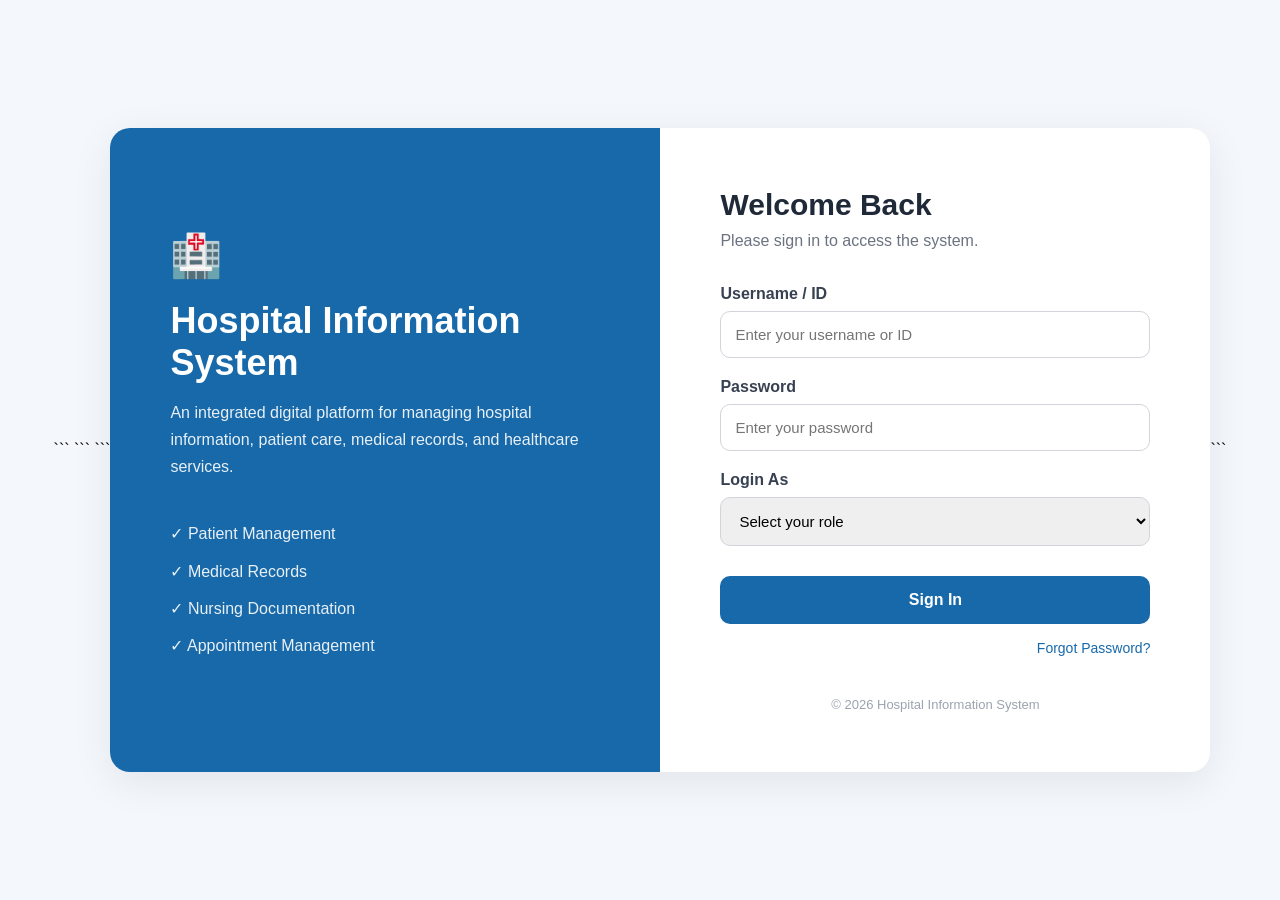
==== index.html @ a5911150 "Create initial HIS frontend" ====
<!DOCTYPE html>

<html lang="en">
<head>
    <meta charset="UTF-8">
    <meta name="viewport" content="width=device-width, initial-scale=1.0">

```
<title>Hospital Information System</title>

<style>
    * {
        margin: 0;
        padding: 0;
        box-sizing: border-box;
        font-family: Arial, Helvetica, sans-serif;
    }

    body {
        min-height: 100vh;
        background: #f4f7fb;
        display: flex;
        align-items: center;
        justify-content: center;
    }

    .container {
        width: 90%;
        max-width: 1100px;
        min-height: 600px;
        background: white;
        border-radius: 20px;
        overflow: hidden;
        display: flex;
        box-shadow: 0 10px 40px rgba(0, 0, 0, 0.08);
    }

    /* LEFT SIDE */

    .welcome-section {
        width: 50%;
        background: #1769aa;
        color: white;
        padding: 60px;
        display: flex;
        flex-direction: column;
        justify-content: center;
    }

    .logo {
        font-size: 42px;
        margin-bottom: 20px;
    }

    .welcome-section h1 {
        font-size: 36px;
        margin-bottom: 15px;
    }

    .welcome-section p {
        font-size: 16px;
        line-height: 1.7;
        opacity: 0.9;
        max-width: 450px;
    }

    .system-info {
        margin-top: 40px;
    }

    .system-info p {
        margin-bottom: 10px;
    }

    /* RIGHT SIDE */

    .login-section {
        width: 50%;
        padding: 60px;
        display: flex;
        flex-direction: column;
        justify-content: center;
    }

    .login-section h2 {
        font-size: 30px;
        color: #1f2937;
        margin-bottom: 10px;
    }

    .login-section .subtitle {
        color: #6b7280;
        margin-bottom: 35px;
    }

    .form-group {
        margin-bottom: 20px;
    }

    .form-group label {
        display: block;
        margin-bottom: 8px;
        color: #374151;
        font-weight: 600;
    }

    .form-group input,
    .form-group select {
        width: 100%;
        padding: 14px;
        border: 1px solid #d1d5db;
        border-radius: 10px;
        font-size: 15px;
        outline: none;
    }

    .form-group input:focus,
    .form-group select:focus {
        border-color: #1769aa;
    }

    .login-button {
        width: 100%;
        padding: 15px;
        margin-top: 10px;
        border: none;
        border-radius: 10px;
        background: #1769aa;
        color: white;
        font-size: 16px;
        font-weight: bold;
        cursor: pointer;
    }

    .login-button:hover {
        background: #12558a;
    }

    .forgot-password {
        text-align: right;
        margin-top: 15px;
    }

    .forgot-password a {
        color: #1769aa;
        text-decoration: none;
        font-size: 14px;
    }

    .footer {
        margin-top: 40px;
        text-align: center;
        color: #9ca3af;
        font-size: 13px;
    }

    /* TABLET / MOBILE */

    @media (max-width: 768px) {
        .container {
            width: 95%;
            min-height: auto;
            flex-direction: column;
        }

        .welcome-section,
        .login-section {
            width: 100%;
            padding: 40px;
        }

        .welcome-section {
            text-align: center;
        }

        .welcome-section h1 {
            font-size: 30px;
        }

        .system-info {
            display: none;
        }
    }
</style>
```

</head>

<body>

```
<main class="container">

    <!-- Welcome Section -->

    <section class="welcome-section">

        <div class="logo">🏥</div>

        <h1>Hospital Information System</h1>

        <p>
            An integrated digital platform for managing
            hospital information, patient care, medical records,
            and healthcare services.
        </p>

        <div class="system-info">
            <p>✓ Patient Management</p>
            <p>✓ Medical Records</p>
            <p>✓ Nursing Documentation</p>
            <p>✓ Appointment Management</p>
        </div>

    </section>


    <!-- Login Section -->

    <section class="login-section">

        <h2>Welcome Back</h2>

        <p class="subtitle">
            Please sign in to access the system.
        </p>

        <form>

            <div class="form-group">
                <label for="username">
                    Username / ID
                </label>

                <input
                    type="text"
                    id="username"
                    placeholder="Enter your username or ID"
                >
            </div>


            <div class="form-group">
                <label for="password">
                    Password
                </label>

                <input
                    type="password"
                    id="password"
                    placeholder="Enter your password"
                >
            </div>


            <div class="form-group">
                <label for="role">
                    Login As
                </label>

                <select id="role">

                    <option value="">
                        Select your role
                    </option>

                    <option value="admin">
                        Administrator
                    </option>

                    <option value="doctor">
                        Doctor
                    </option>

                    <option value="nurse">
                        Nurse
                    </option>

                    <option value="patient">
                        Patient
                    </option>

                </select>
            </div>


            <button
                type="button"
                class="login-button"
                onclick="login()"
            >
                Sign In
            </button>

        </form>


        <div class="forgot-password">
            <a href="#">
                Forgot Password?
            </a>
        </div>


        <div class="footer">
            © 2026 Hospital Information System
        </div>

    </section>

</main>


<script>

    function login() {

        const username =
            document.getElementById("username").value;

        const password =
            document.getElementById("password").value;

        const role =
            document.getElementById("role").value;


        if (username === "" || password === "" || role === "") {

            alert("Please complete all fields.");

            return;
        }


        alert(
            "Login system is currently under development."
        );

    }

</script>
```

</body>
</html>
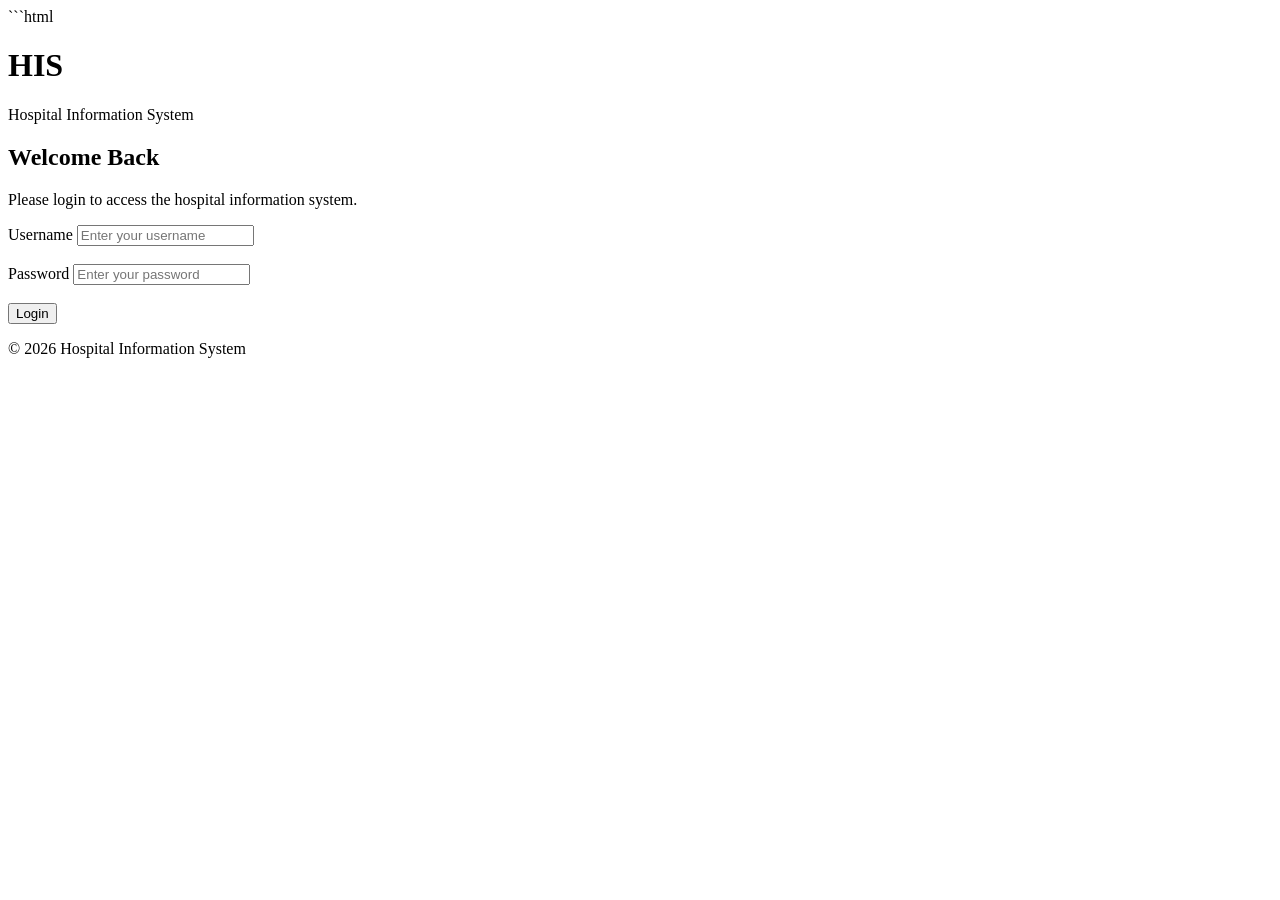
==== commit 4f3d816f: "Create initial HIS frontend" ====
--- a/index.html
+++ b/index.html
@@ -1,346 +1,68 @@
+```html
 <!DOCTYPE html>
-
 <html lang="en">
 <head>
     <meta charset="UTF-8">
     <meta name="viewport" content="width=device-width, initial-scale=1.0">
 
-```
-<title>Hospital Information System</title>
-
-<style>
-    * {
-        margin: 0;
-        padding: 0;
-        box-sizing: border-box;
-        font-family: Arial, Helvetica, sans-serif;
-    }
-
-    body {
-        min-height: 100vh;
-        background: #f4f7fb;
-        display: flex;
-        align-items: center;
-        justify-content: center;
-    }
-
-    .container {
-        width: 90%;
-        max-width: 1100px;
-        min-height: 600px;
-        background: white;
-        border-radius: 20px;
-        overflow: hidden;
-        display: flex;
-        box-shadow: 0 10px 40px rgba(0, 0, 0, 0.08);
-    }
-
-    /* LEFT SIDE */
-
-    .welcome-section {
-        width: 50%;
-        background: #1769aa;
-        color: white;
-        padding: 60px;
-        display: flex;
-        flex-direction: column;
-        justify-content: center;
-    }
-
-    .logo {
-        font-size: 42px;
-        margin-bottom: 20px;
-    }
-
-    .welcome-section h1 {
-        font-size: 36px;
-        margin-bottom: 15px;
-    }
-
-    .welcome-section p {
-        font-size: 16px;
-        line-height: 1.7;
-        opacity: 0.9;
-        max-width: 450px;
-    }
-
-    .system-info {
-        margin-top: 40px;
-    }
-
-    .system-info p {
-        margin-bottom: 10px;
-    }
-
-    /* RIGHT SIDE */
-
-    .login-section {
-        width: 50%;
-        padding: 60px;
-        display: flex;
-        flex-direction: column;
-        justify-content: center;
-    }
-
-    .login-section h2 {
-        font-size: 30px;
-        color: #1f2937;
-        margin-bottom: 10px;
-    }
-
-    .login-section .subtitle {
-        color: #6b7280;
-        margin-bottom: 35px;
-    }
-
-    .form-group {
-        margin-bottom: 20px;
-    }
-
-    .form-group label {
-        display: block;
-        margin-bottom: 8px;
-        color: #374151;
-        font-weight: 600;
-    }
-
-    .form-group input,
-    .form-group select {
-        width: 100%;
-        padding: 14px;
-        border: 1px solid #d1d5db;
-        border-radius: 10px;
-        font-size: 15px;
-        outline: none;
-    }
-
-    .form-group input:focus,
-    .form-group select:focus {
-        border-color: #1769aa;
-    }
-
-    .login-button {
-        width: 100%;
-        padding: 15px;
-        margin-top: 10px;
-        border: none;
-        border-radius: 10px;
-        background: #1769aa;
-        color: white;
-        font-size: 16px;
-        font-weight: bold;
-        cursor: pointer;
-    }
-
-    .login-button:hover {
-        background: #12558a;
-    }
-
-    .forgot-password {
-        text-align: right;
-        margin-top: 15px;
-    }
-
-    .forgot-password a {
-        color: #1769aa;
-        text-decoration: none;
-        font-size: 14px;
-    }
-
-    .footer {
-        margin-top: 40px;
-        text-align: center;
-        color: #9ca3af;
-        font-size: 13px;
-    }
-
-    /* TABLET / MOBILE */
-
-    @media (max-width: 768px) {
-        .container {
-            width: 95%;
-            min-height: auto;
-            flex-direction: column;
-        }
-
-        .welcome-section,
-        .login-section {
-            width: 100%;
-            padding: 40px;
-        }
-
-        .welcome-section {
-            text-align: center;
-        }
-
-        .welcome-section h1 {
-            font-size: 30px;
-        }
-
-        .system-info {
-            display: none;
-        }
-    }
-</style>
-```
-
+    <title>HIS | Hospital Information System</title>
 </head>
 
 <body>
 
-```
-<main class="container">
-
-    <!-- Welcome Section -->
-
-    <section class="welcome-section">
-
-        <div class="logo">🏥</div>
-
-        <h1>Hospital Information System</h1>
-
-        <p>
-            An integrated digital platform for managing
-            hospital information, patient care, medical records,
-            and healthcare services.
-        </p>
-
-        <div class="system-info">
-            <p>✓ Patient Management</p>
-            <p>✓ Medical Records</p>
-            <p>✓ Nursing Documentation</p>
-            <p>✓ Appointment Management</p>
-        </div>
-
-    </section>
+    <!-- Header -->
+    <header>
+        <h1>HIS</h1>
+        <p>Hospital Information System</p>
+    </header>
 
 
-    <!-- Login Section -->
+    <!-- Main Login Section -->
+    <main>
 
-    <section class="login-section">
+        <section>
+            <h2>Welcome Back</h2>
+            <p>Please login to access the hospital information system.</p>
 
-        <h2>Welcome Back</h2>
+            <form>
 
-        <p class="subtitle">
-            Please sign in to access the system.
-        </p>
+                <div>
+                    <label for="username">Username</label>
+                    <input 
+                        type="text" 
+                        id="username" 
+                        name="username"
+                        placeholder="Enter your username"
+                    >
+                </div>
 
-        <form>
+                <br>
 
-            <div class="form-group">
-                <label for="username">
-                    Username / ID
-                </label>
+                <div>
+                    <label for="password">Password</label>
+                    <input 
+                        type="password" 
+                        id="password" 
+                        name="password"
+                        placeholder="Enter your password"
+                    >
+                </div>
 
-                <input
-                    type="text"
-                    id="username"
-                    placeholder="Enter your username or ID"
-                >
-            </div>
+                <br>
+
+                <button type="submit">Login</button>
+
+            </form>
+
+        </section>
+
+    </main>
 
 
-            <div class="form-group">
-                <label for="password">
-                    Password
-                </label>
-
-                <input
-                    type="password"
-                    id="password"
-                    placeholder="Enter your password"
-                >
-            </div>
-
-
-            <div class="form-group">
-                <label for="role">
-                    Login As
-                </label>
-
-                <select id="role">
-
-                    <option value="">
-                        Select your role
-                    </option>
-
-                    <option value="admin">
-                        Administrator
-                    </option>
-
-                    <option value="doctor">
-                        Doctor
-                    </option>
-
-                    <option value="nurse">
-                        Nurse
-                    </option>
-
-                    <option value="patient">
-                        Patient
-                    </option>
-
-                </select>
-            </div>
-
-
-            <button
-                type="button"
-                class="login-button"
-                onclick="login()"
-            >
-                Sign In
-            </button>
-
-        </form>
-
-
-        <div class="forgot-password">
-            <a href="#">
-                Forgot Password?
-            </a>
-        </div>
-
-
-        <div class="footer">
-            © 2026 Hospital Information System
-        </div>
-
-    </section>
-
-</main>
-
-
-<script>
-
-    function login() {
-
-        const username =
-            document.getElementById("username").value;
-
-        const password =
-            document.getElementById("password").value;
-
-        const role =
-            document.getElementById("role").value;
-
-
-        if (username === "" || password === "" || role === "") {
-
-            alert("Please complete all fields.");
-
-            return;
-        }
-
-
-        alert(
-            "Login system is currently under development."
-        );
-
-    }
-
-</script>
-```
+    <!-- Footer -->
+    <footer>
+        <p>&copy; 2026 Hospital Information System</p>
+    </footer>
 
 </body>
-</html>
+</html>
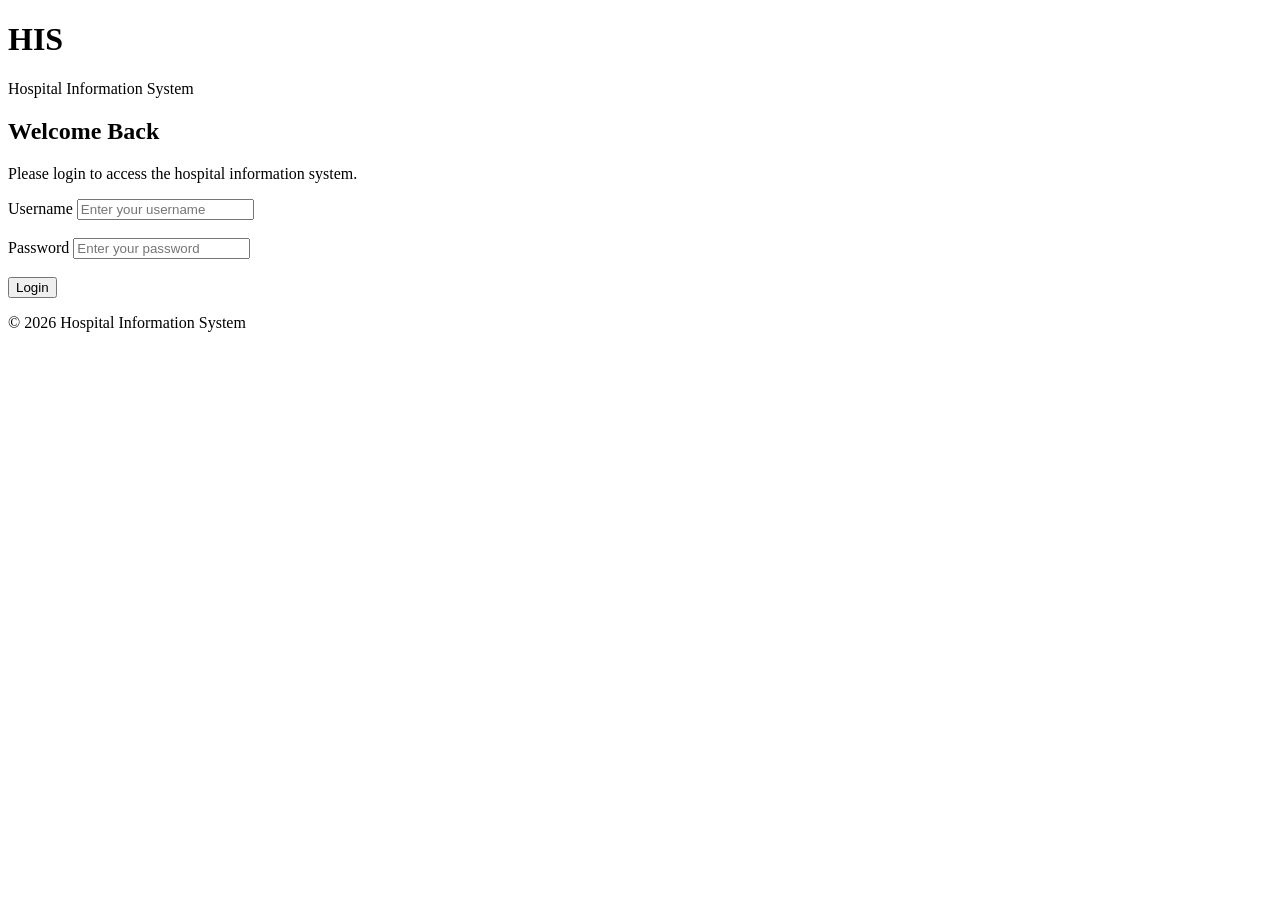
==== commit 4d797dbb: "Create initial HIS frontend" ====
--- a/index.html
+++ b/index.html
@@ -1,4 +1,3 @@
-```html
 <!DOCTYPE html>
 <html lang="en">
 <head>
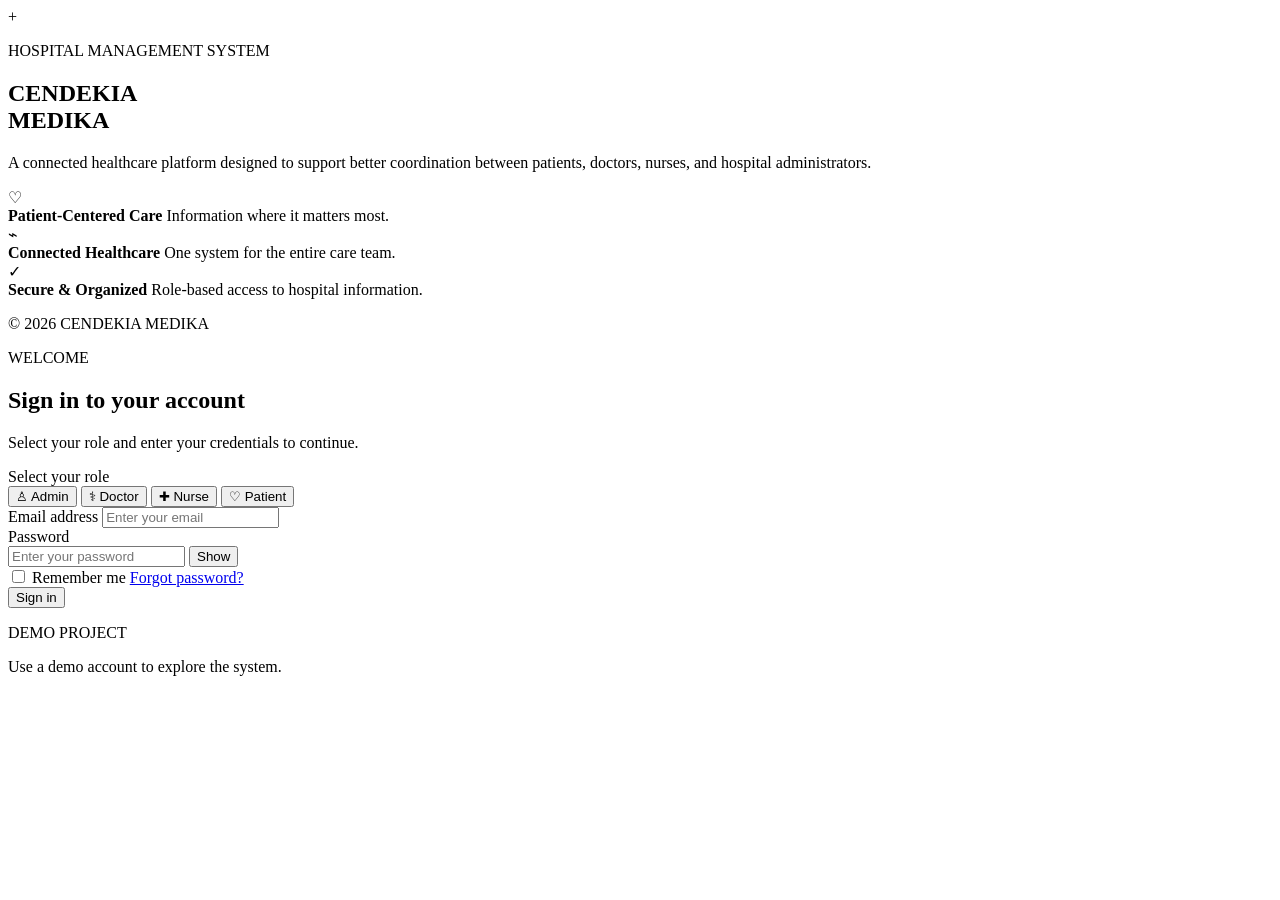
==== commit 678ad0c1: "Create initial HIS frontend" ====
--- a/index.html
+++ b/index.html
@@ -4,64 +4,239 @@
     <meta charset="UTF-8">
     <meta name="viewport" content="width=device-width, initial-scale=1.0">
 
-    <title>HIS | Hospital Information System</title>
+    <title>CENDEKIA MEDIKA | Hospital Management System</title>
+
+    <link rel="stylesheet" href="style.css">
 </head>
 
 <body>
 
-    <!-- Header -->
-    <header>
-        <h1>HIS</h1>
-        <p>Hospital Information System</p>
-    </header>
-
-
-    <!-- Main Login Section -->
-    <main>
-
-        <section>
-            <h2>Welcome Back</h2>
-            <p>Please login to access the hospital information system.</p>
-
-            <form>
-
-                <div>
-                    <label for="username">Username</label>
-                    <input 
-                        type="text" 
-                        id="username" 
-                        name="username"
-                        placeholder="Enter your username"
+    <main class="login-page">
+
+        <!-- BRANDING -->
+        <section class="login-brand">
+
+            <div class="brand-content">
+
+                <div class="brand-logo">
+                    +
+                </div>
+
+                <p class="brand-label">
+                    HOSPITAL MANAGEMENT SYSTEM
+                </p>
+
+                <h1>
+                    CENDEKIA<br>
+                    <span>MEDIKA</span>
+                </h1>
+
+                <p class="brand-description">
+                    A connected healthcare platform designed to
+                    support better coordination between patients,
+                    doctors, nurses, and hospital administrators.
+                </p>
+
+                <div class="brand-features">
+
+                    <div class="brand-feature">
+                        <div class="feature-icon">♡</div>
+                        <div>
+                            <strong>Patient-Centered Care</strong>
+                            <span>Information where it matters most.</span>
+                        </div>
+                    </div>
+
+                    <div class="brand-feature">
+                        <div class="feature-icon">⌁</div>
+                        <div>
+                            <strong>Connected Healthcare</strong>
+                            <span>One system for the entire care team.</span>
+                        </div>
+                    </div>
+
+                    <div class="brand-feature">
+                        <div class="feature-icon">✓</div>
+                        <div>
+                            <strong>Secure & Organized</strong>
+                            <span>Role-based access to hospital information.</span>
+                        </div>
+                    </div>
+
+                </div>
+
+            </div>
+
+            <p class="brand-footer">
+                © 2026 CENDEKIA MEDIKA
+            </p>
+
+        </section>
+
+
+        <!-- LOGIN -->
+        <section class="login-panel">
+
+            <div class="login-container">
+
+                <div class="login-heading">
+                    <p class="eyebrow">WELCOME</p>
+
+                    <h2>Sign in to your account</h2>
+
+                    <p>
+                        Select your role and enter your credentials
+                        to continue.
+                    </p>
+                </div>
+
+
+                <!-- ROLE SELECTION -->
+
+                <div class="form-section">
+
+                    <label>Select your role</label>
+
+                    <div class="role-grid">
+
+                        <button
+                            type="button"
+                            class="role-card active"
+                            data-role="admin"
+                        >
+                            <span class="role-icon">♙</span>
+                            <span>Admin</span>
+                        </button>
+
+                        <button
+                            type="button"
+                            class="role-card"
+                            data-role="doctor"
+                        >
+                            <span class="role-icon">⚕</span>
+                            <span>Doctor</span>
+                        </button>
+
+                        <button
+                            type="button"
+                            class="role-card"
+                            data-role="nurse"
+                        >
+                            <span class="role-icon">✚</span>
+                            <span>Nurse</span>
+                        </button>
+
+                        <button
+                            type="button"
+                            class="role-card"
+                            data-role="patient"
+                        >
+                            <span class="role-icon">♡</span>
+                            <span>Patient</span>
+                        </button>
+
+                    </div>
+
+                </div>
+
+
+                <!-- LOGIN FORM -->
+
+                <form id="loginForm">
+
+                    <div class="form-group">
+
+                        <label for="email">
+                            Email address
+                        </label>
+
+                        <input
+                            type="email"
+                            id="email"
+                            placeholder="Enter your email"
+                            autocomplete="email"
+                            required
+                        >
+
+                    </div>
+
+
+                    <div class="form-group">
+
+                        <label for="password">
+                            Password
+                        </label>
+
+                        <div class="password-field">
+
+                            <input
+                                type="password"
+                                id="password"
+                                placeholder="Enter your password"
+                                autocomplete="current-password"
+                                required
+                            >
+
+                            <button
+                                type="button"
+                                id="togglePassword"
+                                aria-label="Show password"
+                            >
+                                Show
+                            </button>
+
+                        </div>
+
+                    </div>
+
+
+                    <div class="login-options">
+
+                        <label class="remember-me">
+                            <input type="checkbox">
+                            <span>Remember me</span>
+                        </label>
+
+                        <a href="#">
+                            Forgot password?
+                        </a>
+
+                    </div>
+
+
+                    <button
+                        type="submit"
+                        class="login-button"
                     >
-                </div>
-
-                <br>
-
-                <div>
-                    <label for="password">Password</label>
-                    <input 
-                        type="password" 
-                        id="password" 
-                        name="password"
-                        placeholder="Enter your password"
-                    >
-                </div>
-
-                <br>
-
-                <button type="submit">Login</button>
-
-            </form>
+                        Sign in
+                    </button>
+
+                    <p
+                        id="loginMessage"
+                        class="login-message"
+                    ></p>
+
+                </form>
+
+
+                <div class="demo-info">
+
+                    <span>DEMO PROJECT</span>
+
+                    <p>
+                        Use a demo account to explore the system.
+                    </p>
+
+                </div>
+
+            </div>
 
         </section>
 
     </main>
 
 
-    <!-- Footer -->
-    <footer>
-        <p>&copy; 2026 Hospital Information System</p>
-    </footer>
+    <script src="script.js"></script>
 
 </body>
 </html>
